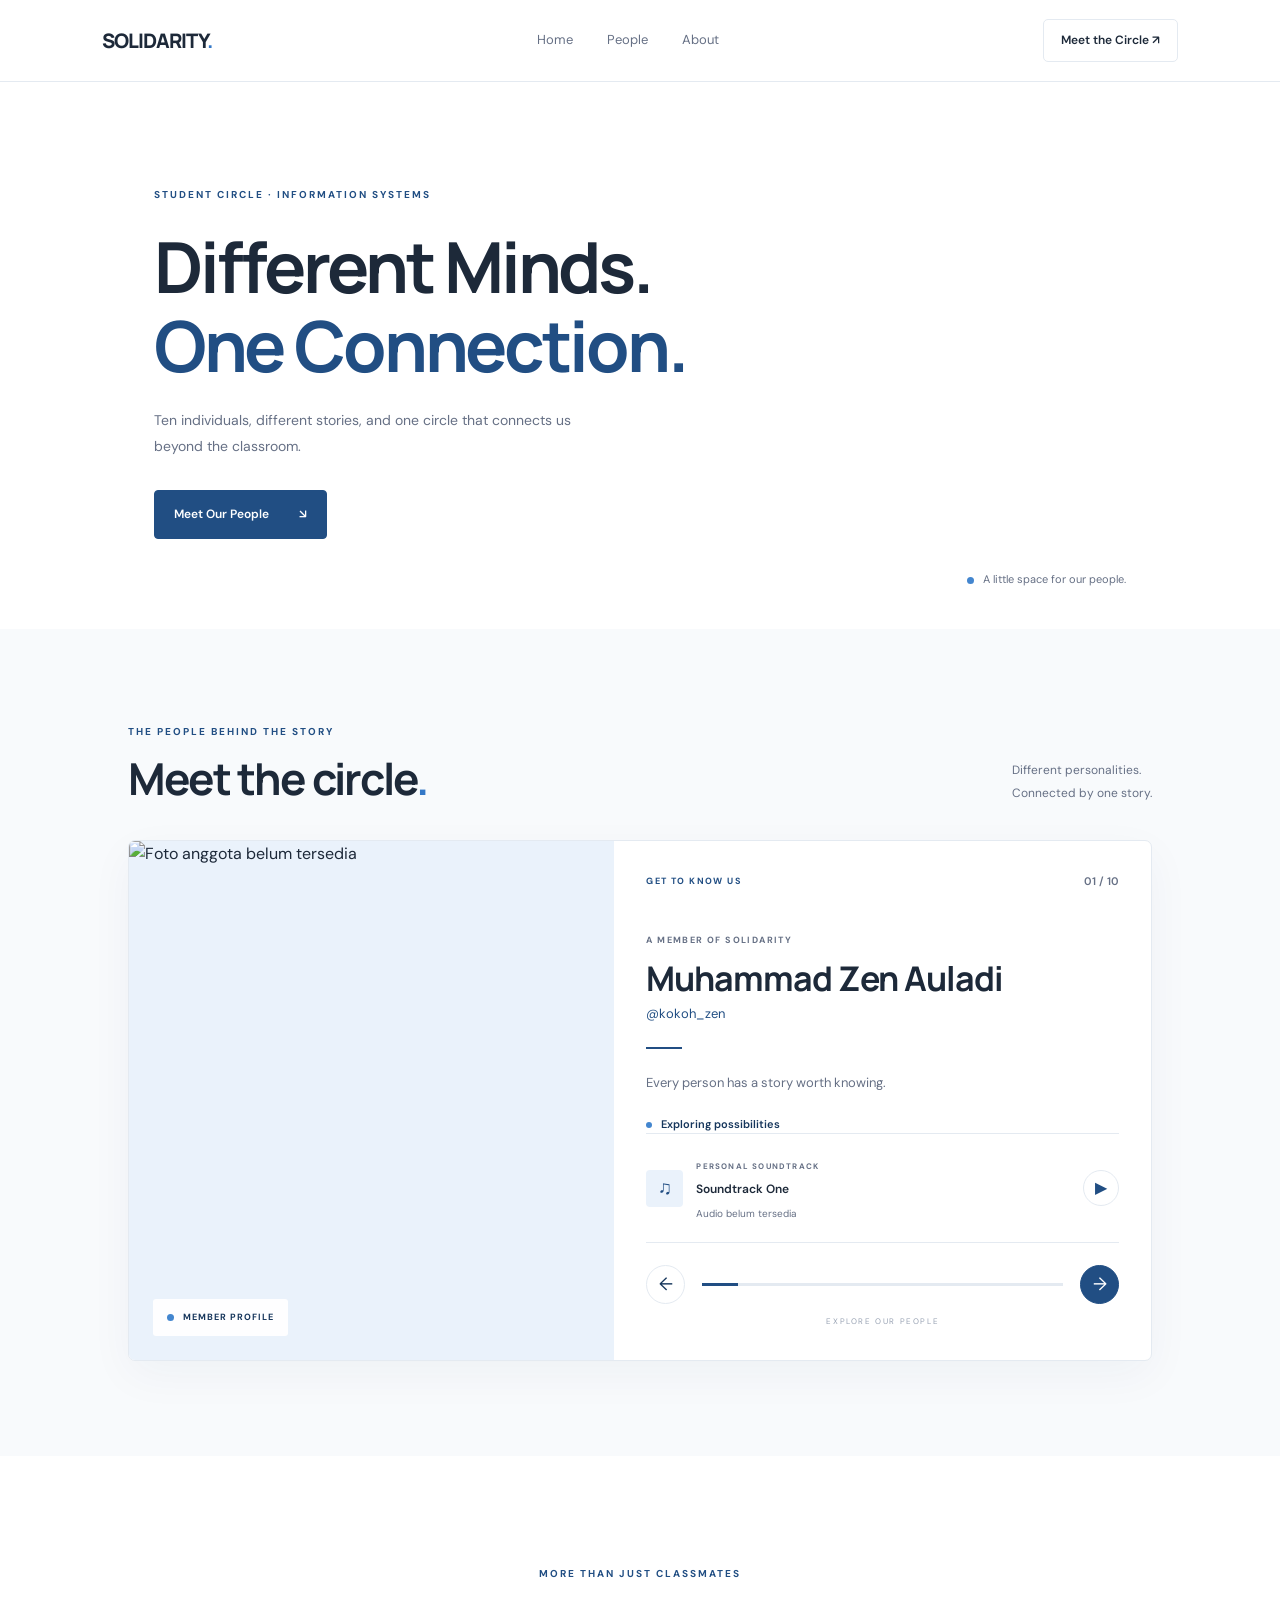
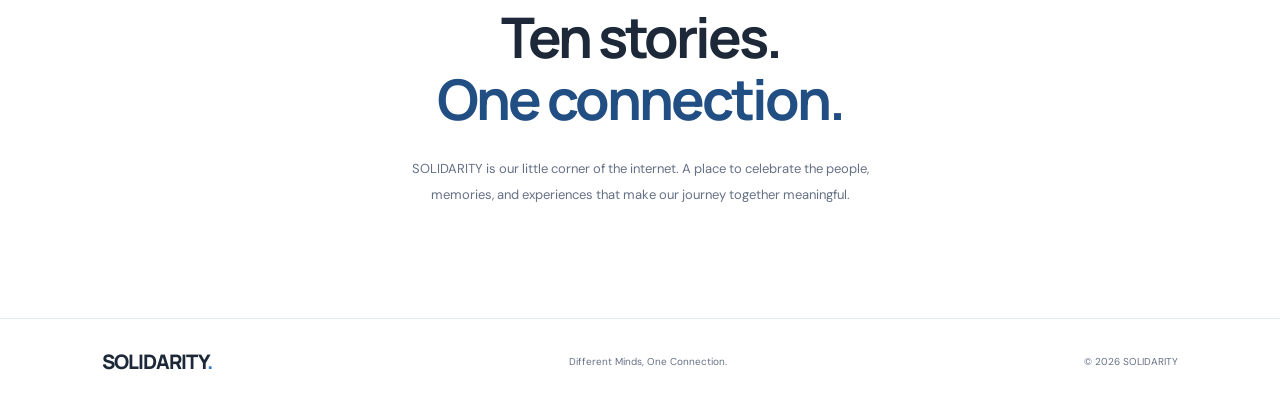
==== index.html @ 019e75f9 "Add files via upload" ====
<!DOCTYPE html>
<html lang="id">

<head>
    <meta charset="UTF-8">
    <meta name="viewport" content="width=device-width, initial-scale=1.0">

    <meta name="description"
        content="SOLIDARITY — Different Minds, One Connection. Kenali lingkaran pertemanan mahasiswa Sistem Informasi kami.">

    <meta name="theme-color" content="#ffffff">

    <title>SOLIDARITY — Different Minds, One Connection</title>

    <link rel="stylesheet" href="style.css">

    <link rel="preconnect" href="https://fonts.googleapis.com">
    <link rel="preconnect" href="https://fonts.gstatic.com" crossorigin>

    <link
        href="https://fonts.googleapis.com/css2?family=DM+Sans:wght@400;500;600;700&family=Manrope:wght@400;500;600;700;800&display=swap"
        rel="stylesheet">
</head>

<body>

    <header class="navbar">
        <a href="#" class="logo">SOLIDARITY<span>.</span></a>

        <nav class="nav-links">
            <a href="#home">Home</a>
            <a href="#people">People</a>
            <a href="#about">About</a>
        </nav>

        <a href="#people" class="nav-button">Meet the Circle ↗</a>
    </header>


    <main>

        <!-- HERO SECTION -->
        <section class="hero" id="home">

            <div class="hero-content">
                <p class="eyebrow">
                    STUDENT CIRCLE · INFORMATION SYSTEMS
                </p>

                <h1>
                    Different Minds.<br>
                    <span>One Connection.</span>
                </h1>

                <p class="hero-description">
                    Ten individuals, different stories, and one circle
                    that connects us beyond the classroom.
                </p>

                <a href="#people" class="primary-button">
                    Meet Our People <span>↘</span>
                </a>
            </div>

            <div class="hero-note">
                <span class="status-dot"></span>
                A little space for our people.
            </div>

        </section>


        <!-- MEMBERS SECTION -->
        <section class="people-section" id="people">

            <div class="section-heading">
                <div>
                    <p class="eyebrow">THE PEOPLE BEHIND THE STORY</p>
                    <h2>Meet the circle<span>.</span></h2>
                </div>

                <p class="section-description">
                    Different personalities.<br>
                    Connected by one story.
                </p>
            </div>


            <!-- PROFILE SLIDER -->
            <div class="profile-card">

                <div class="profile-image">
                    <img id="member-image" src="assets/images/member-01.jpg" alt="Foto anggota SOLIDARITY">

                    <div class="image-label">
                        <span class="status-dot"></span>
                        MEMBER PROFILE
                    </div>
                </div>


                <div class="profile-content">

                    <div class="profile-top">
                        <span class="eyebrow">GET TO KNOW US</span>
                        <span class="member-counter" id="member-counter">
                            01 / 10
                        </span>
                    </div>


                    <div class="member-information">

                        <p class="member-label">A MEMBER OF SOLIDARITY</p>

                        <h3 id="member-name">Member One</h3>

                        <p class="member-username" id="member-username">
                            @username
                        </p>

                        <div class="profile-divider"></div>

                        <p class="member-bio" id="member-bio">
                            Every person has a story worth knowing.
                        </p>

                        <div class="member-role" id="member-role">
                            <span class="role-dot"></span>
                            Exploring possibilities
                        </div>

                    </div>


                    <!-- MUSIC PLAYER -->
                    <div class="music-player">

                        <div class="music-icon" aria-hidden="true">♫</div>

                        <div class="music-information">
                            <span class="music-label">PERSONAL SOUNDTRACK</span>

                            <p id="music-title">A Song for Member One</p>

                            <span id="music-status" class="music-status">
                                Soundtrack
                            </span>
                        </div>

                        <button type="button" id="music-toggle" class="music-button" aria-label="Putar atau jeda musik">
                            ▶
                        </button>

                        <audio id="member-audio" preload="none"></audio>

                    </div>


                    <!-- SLIDER NAVIGATION -->
                    <div class="profile-navigation">

                        <button type="button" id="previous-member" class="nav-arrow" aria-label="Anggota sebelumnya">
                            ←
                        </button>

                        <div class="slider-progress">
                            <div class="slider-progress-bar" id="slider-progress-bar"></div>
                        </div>

                        <button type="button" id="next-member" class="nav-arrow next-arrow"
                            aria-label="Anggota berikutnya">
                            →
                        </button>

                    </div>

                    <p class="navigation-hint">
                        EXPLORE OUR PEOPLE
                    </p>

                </div>

            </div>

        </section>


        <!-- ABOUT SECTION -->
        <section class="about-section" id="about">

            <p class="eyebrow">MORE THAN JUST CLASSMATES</p>

            <h2>
                Ten stories.<br>
                <span>One connection.</span>
            </h2>

            <p class="about-description">
                SOLIDARITY is our little corner of the internet.
                A place to celebrate the people, memories, and
                experiences that make our journey together meaningful.
            </p>

        </section>

    </main>


    <footer class="footer">
        <a href="#" class="logo">SOLIDARITY<span>.</span></a>

        <p>Different Minds, One Connection.</p>

        <span>© <span id="current-year"></span> SOLIDARITY</span>
    </footer>


    <script src="script.js"></script>

</body>

</html>
---- style.css ----
:root {
    --blue: #214e83;
    --blue-dark: #16365c;
    --blue-light: #eaf2fb;
    --white: #ffffff;
    --background: #f8fafc;
    --text: #1d2939;
    --muted: #667085;
    --border: #e4eaf1;
}

* {
    margin: 0;
    padding: 0;
    box-sizing: border-box;
}

html {
    scroll-behavior: smooth;
    scroll-padding-top: 90px;
}

body {
    font-family: "DM Sans", sans-serif;
    color: var(--text);
    background: var(--white);
    line-height: 1.6;
    -webkit-font-smoothing: antialiased;
}

a {
    color: inherit;
    text-decoration: none;
}

button {
    font: inherit;
}

button:focus-visible,
a:focus-visible {
    outline: 3px solid #70a9ed;
    outline-offset: 4px;
}


/* NAVBAR */

.navbar {
    min-height: 82px;
    padding: 0 8%;
    display: flex;
    align-items: center;
    justify-content: space-between;
    gap: 24px;
    background: var(--white);
    border-bottom: 1px solid var(--border);
}

.logo {
    font-family: "Manrope", sans-serif;
    font-size: 20px;
    font-weight: 800;
    letter-spacing: -1px;
}

.logo span,
.section-heading h2 span {
    color: #3478c7;
}

.nav-links {
    display: flex;
    gap: 34px;
}

.nav-links a {
    color: var(--muted);
    font-size: 13px;
    transition: color 0.2s ease;
}

.nav-links a:hover {
    color: var(--blue);
}

.nav-button {
    border: 1px solid var(--border);
    padding: 11px 17px;
    border-radius: 5px;
    font-size: 12px;
    font-weight: 600;
    transition: 0.2s ease;
}

.nav-button:hover {
    background: var(--blue);
    color: var(--white);
    border-color: var(--blue);
}


/* HERO */

.hero {
    min-height: 490px;
    padding: 105px 12% 90px;
    display: flex;
    flex-direction: column;
    justify-content: center;
    position: relative;
    background: var(--white);
}

.eyebrow {
    font-size: 10px;
    font-weight: 700;
    letter-spacing: 2px;
    color: var(--blue);
}

.hero h1,
.about-section h2 {
    font-family: "Manrope", sans-serif;
    font-size: clamp(42px, 5.5vw, 72px);
    line-height: 1.12;
    letter-spacing: -3px;
    margin-top: 24px;
    font-weight: 700;
}

.hero h1 span,
.about-section h2 span {
    color: var(--blue);
}

.hero-description {
    max-width: 420px;
    margin-top: 22px;
    font-size: 14px;
    line-height: 1.9;
    color: var(--muted);
}

.primary-button {
    width: fit-content;
    display: inline-flex;
    align-items: center;
    gap: 30px;
    margin-top: 30px;
    padding: 14px 19px;
    color: var(--white);
    background: var(--blue);
    border: 1px solid var(--blue);
    border-radius: 4px;
    font-size: 12px;
    font-weight: 600;
    transition: background 0.2s ease;
}

.primary-button:hover {
    background: var(--blue-dark);
}

.hero-note {
    position: absolute;
    right: 12%;
    bottom: 40px;
    display: flex;
    align-items: center;
    gap: 9px;
    font-size: 11px;
    color: var(--muted);
}

.status-dot {
    width: 7px;
    height: 7px;
    flex-shrink: 0;
    display: inline-block;
    border-radius: 50%;
    background: #4386cf;
}


/* PEOPLE SECTION */

.people-section {
    padding: 95px 10%;
    background: var(--background);
}

.section-heading {
    display: flex;
    align-items: flex-end;
    justify-content: space-between;
    gap: 24px;
    margin-bottom: 35px;
}

.section-heading h2 {
    font-family: "Manrope", sans-serif;
    font-size: clamp(30px, 4vw, 44px);
    letter-spacing: -1.8px;
    line-height: 1.2;
    margin-top: 12px;
}

.section-description {
    font-size: 12px;
    line-height: 1.9;
    color: var(--muted);
}


/* PROFILE CARD */

.profile-card {
    display: grid;
    grid-template-columns: 0.95fr 1.05fr;
    min-height: 470px;
    overflow: hidden;
    background: var(--white);
    border: 1px solid var(--border);
    border-radius: 7px;
    box-shadow: 0 14px 45px rgba(22, 54, 92, 0.045);
}

.profile-image {
    position: relative;
    min-height: 470px;
    overflow: hidden;
    background: var(--blue-light);
}

.profile-image img {
    width: 100%;
    height: 100%;
    min-height: 470px;
    display: block;
    position: absolute;
    inset: 0;
    object-fit: cover;
    object-position: center;
}

.image-label {
    position: absolute;
    left: 24px;
    bottom: 24px;
    display: flex;
    align-items: center;
    gap: 9px;
    padding: 11px 14px;
    background: rgba(255, 255, 255, 0.95);
    font-size: 9px;
    font-weight: 700;
    letter-spacing: 1px;
    color: var(--blue-dark);
    border-radius: 3px;
}

.profile-content {
    min-width: 0;
    padding: 32px;
    display: flex;
    flex-direction: column;
}

.profile-top {
    display: flex;
    align-items: center;
    justify-content: space-between;
    gap: 12px;
}

.profile-top .eyebrow {
    font-size: 9px;
    letter-spacing: 1.4px;
}

.member-counter {
    font-size: 11px;
    font-weight: 600;
    color: var(--muted);
    white-space: nowrap;
}

.member-information {
    margin-top: 43px;
}

.member-label {
    font-size: 9px;
    font-weight: 700;
    letter-spacing: 1.4px;
    color: var(--muted);
}

.member-information h3 {
    margin-top: 9px;
    font-family: "Manrope", sans-serif;
    font-size: clamp(24px, 3vw, 34px);
    line-height: 1.25;
    letter-spacing: -1px;
    overflow-wrap: anywhere;
}

.member-username {
    margin-top: 5px;
    color: var(--blue);
    font-size: 13px;
}

.profile-divider {
    width: 36px;
    height: 2px;
    margin: 22px 0;
    background: var(--blue);
}

.member-bio {
    max-width: 340px;
    font-size: 13px;
    line-height: 1.9;
    color: var(--muted);
}

.member-role {
    display: flex;
    align-items: center;
    gap: 9px;
    margin-top: 20px;
    color: var(--blue-dark);
    font-size: 11px;
    font-weight: 600;
}

.role-dot {
    width: 6px;
    height: 6px;
    background: #4386cf;
    border-radius: 50%;
}


/* MUSIC PLAYER */

.music-player {
    display: flex;
    align-items: center;
    gap: 13px;
    margin-top: auto;
    padding: 17px 0;
    border-top: 1px solid var(--border);
    border-bottom: 1px solid var(--border);
}

.music-icon {
    width: 37px;
    height: 37px;
    display: grid;
    place-items: center;
    flex-shrink: 0;
    background: var(--blue-light);
    color: var(--blue);
    font-size: 19px;
    border-radius: 4px;
}

.music-information {
    min-width: 0;
    flex: 1;
}

.music-label {
    font-size: 8px;
    font-weight: 700;
    letter-spacing: 1.2px;
    color: var(--muted);
}

.music-information p {
    margin-top: 3px;
    font-size: 12px;
    font-weight: 600;
    overflow: hidden;
    text-overflow: ellipsis;
    white-space: nowrap;
}

.music-status {
    font-size: 10px;
    color: var(--muted);
}

.music-button {
    width: 36px;
    height: 36px;
    flex-shrink: 0;
    border: 1px solid var(--border);
    background: var(--white);
    color: var(--blue);
    border-radius: 50%;
    cursor: pointer;
    transition: 0.2s ease;
}

.music-button:hover {
    background: var(--blue);
    color: var(--white);
    border-color: var(--blue);
}


/* PROFILE NAVIGATION */

.profile-navigation {
    display: flex;
    align-items: center;
    gap: 17px;
    margin-top: 22px;
}

.nav-arrow {
    width: 39px;
    height: 39px;
    flex-shrink: 0;
    display: grid;
    place-items: center;
    border: 1px solid var(--border);
    background: var(--white);
    color: var(--blue-dark);
    border-radius: 50%;
    font-size: 18px;
    cursor: pointer;
    transition: 0.2s ease;
}

.nav-arrow:hover {
    color: var(--white);
    background: var(--blue);
    border-color: var(--blue);
}

.next-arrow {
    color: var(--white);
    background: var(--blue);
    border-color: var(--blue);
}

.next-arrow:hover {
    background: var(--blue-dark);
}

.slider-progress {
    height: 3px;
    flex: 1;
    overflow: hidden;
    background: var(--border);
}

.slider-progress-bar {
    width: 10%;
    height: 100%;
    background: var(--blue);
    transition: width 0.3s ease;
}

.navigation-hint {
    margin-top: 11px;
    font-size: 8px;
    letter-spacing: 1.6px;
    color: #98a2b3;
    text-align: center;
}


/* ABOUT */

.about-section {
    padding: 110px 12%;
    text-align: center;
    background: var(--white);
}

.about-section h2 {
    font-size: clamp(36px, 4.5vw, 56px);
}

.about-description {
    max-width: 510px;
    margin: 25px auto 0;
    color: var(--muted);
    font-size: 13px;
    line-height: 2;
}


/* FOOTER */

.footer {
    padding: 27px 8%;
    display: flex;
    align-items: center;
    justify-content: space-between;
    gap: 20px;
    border-top: 1px solid var(--border);
}

.footer p,
.footer>span {
    color: var(--muted);
    font-size: 10px;
}


/* RESPONSIVE */

@media (max-width: 900px) {
    .navbar {
        padding: 0 5%;
    }

    .hero {
        padding-left: 8%;
        padding-right: 8%;
    }

    .people-section {
        padding: 75px 5%;
    }

    .profile-content {
        padding: 24px;
    }

    .profile-card {
        grid-template-columns: 0.9fr 1.1fr;
    }

    .member-information {
        margin-top: 30px;
    }

    .hero-note {
        right: 8%;
    }
}

@media (max-width: 640px) {
    .navbar {
        min-height: 72px;
        flex-wrap: wrap;
        gap: 10px;
    }

    .logo {
        font-size: 18px;
    }

    .nav-links {
        gap: 15px;
    }

    .nav-links a {
        font-size: 11px;
    }

    .nav-button {
        display: none;
    }

    .hero {
        min-height: 440px;
        padding: 85px 7% 90px;
    }

    .hero h1 {
        font-size: clamp(39px, 10vw, 54px);
        letter-spacing: -2px;
    }

    .hero-note {
        right: auto;
        left: 7%;
        bottom: 28px;
    }

    .section-heading {
        align-items: flex-start;
        flex-direction: column;
        gap: 14px;
    }

    .people-section {
        padding: 65px 5%;
    }

    .profile-card {
        grid-template-columns: 1fr;
    }

    .profile-image {
        min-height: 300px;
    }

    .profile-image img {
        min-height: 300px;
        max-height: 380px;
    }

    .profile-content {
        min-height: 405px;
        padding: 24px 20px;
    }

    .member-information {
        margin-top: 30px;
    }

    .member-information h3 {
        font-size: 29px;
    }

    .about-section {
        padding: 80px 7%;
    }

    .footer {
        flex-wrap: wrap;
        padding: 25px 6%;
    }

    .footer p {
        order: 3;
        width: 100%;
    }
}

@media (prefers-reduced-motion: reduce) {

    *,
    *::before,
    *::after {
        scroll-behavior: auto !important;
        transition-duration: 0.01ms !important;
    }
}


/*PROFILE TRANSITION*/

.profile-card {
    transition:
        opacity 0.28s ease,
        transform 0.28s ease;
}

.profile-card.is-changing {
    opacity: 0;
    transform: translateY(12px);
}

/* Menghormati pengaturan pengurangan animasi pengguna */
@media (prefers-reduced-motion: reduce) {
    .profile-card {
        transition: none;
    }
}
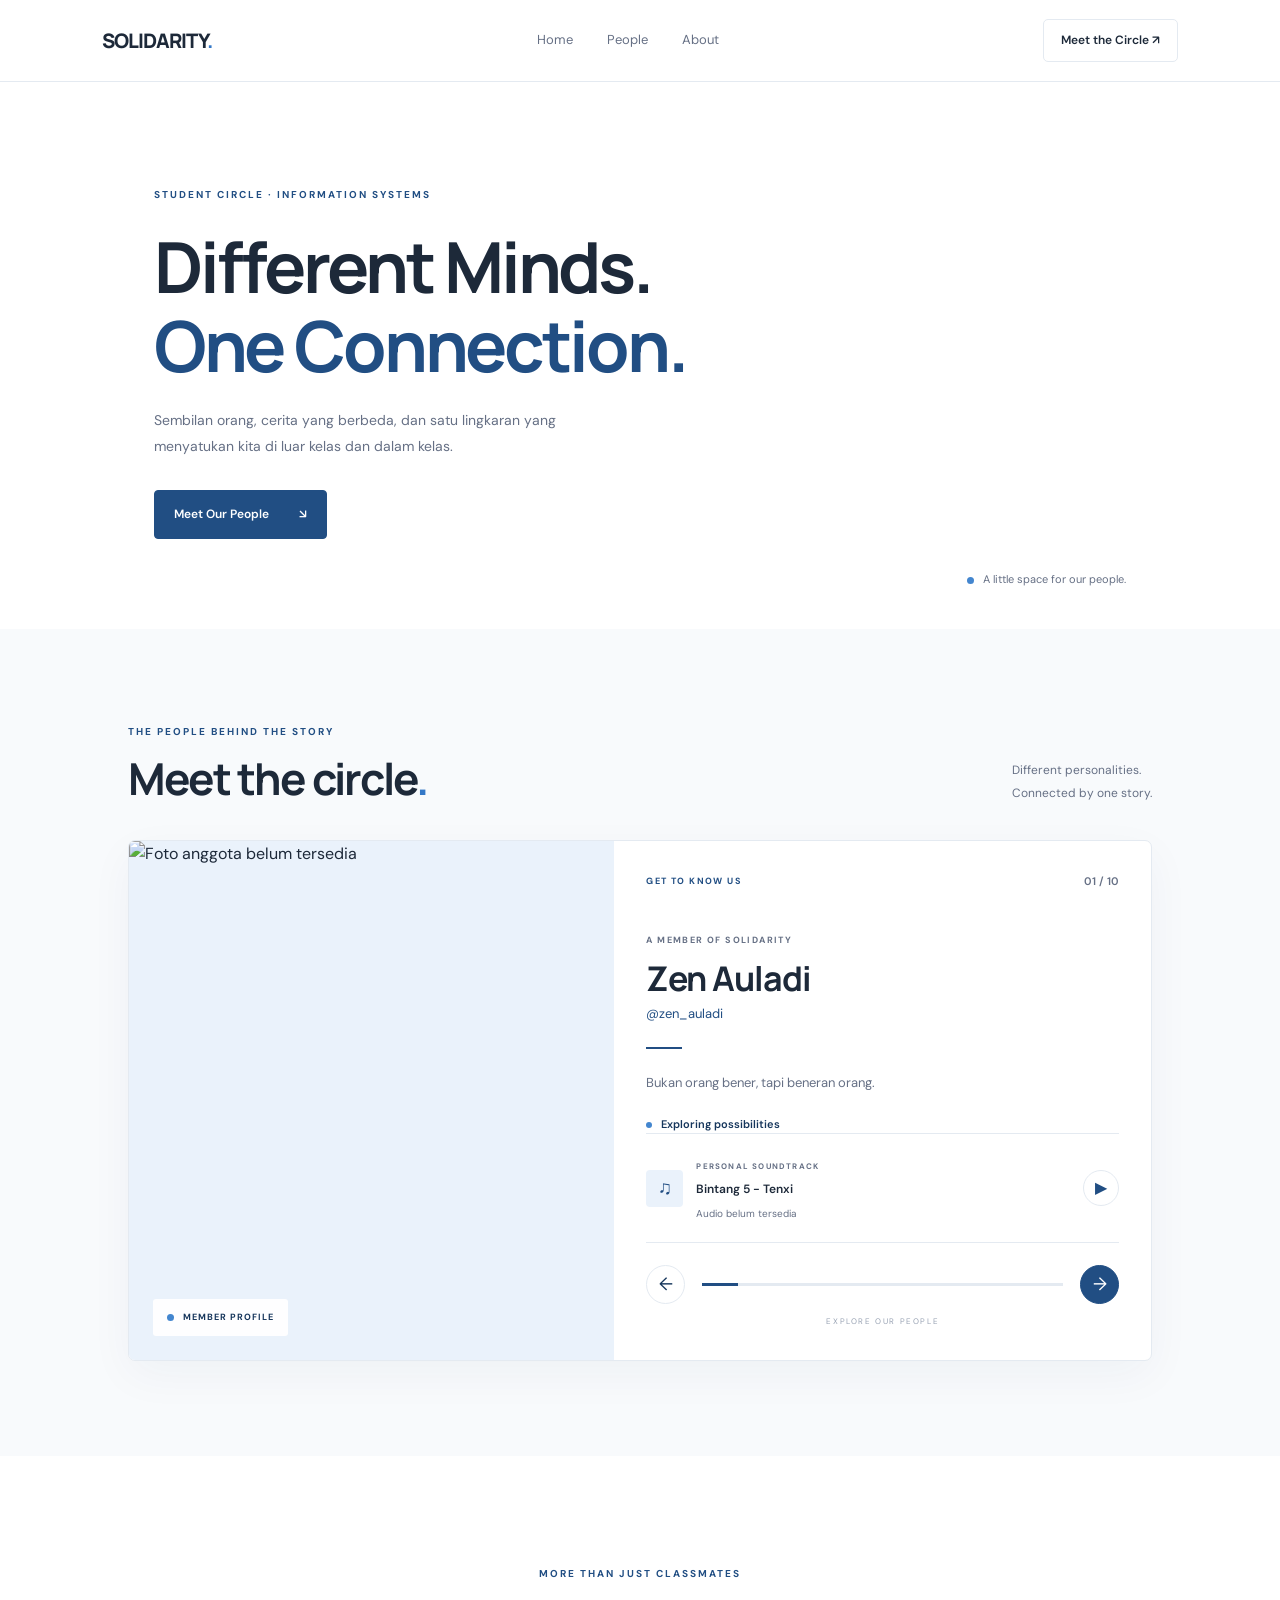
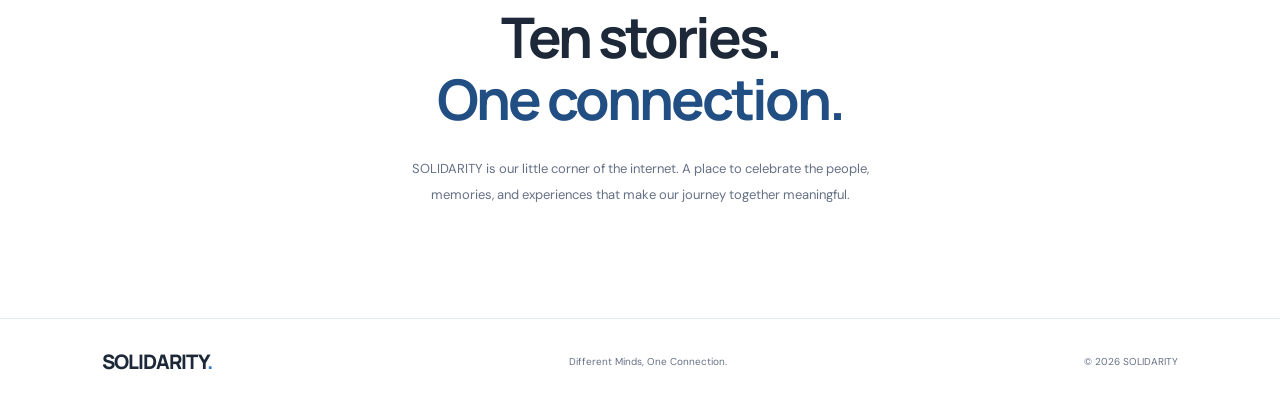
==== commit 0935232a: "Add files via upload" ====
--- a/index.html
+++ b/index.html
@@ -53,8 +53,8 @@
                 </h1>
 
                 <p class="hero-description">
-                    Ten individuals, different stories, and one circle
-                    that connects us beyond the classroom.
+                    Sembilan orang, cerita yang berbeda, dan satu lingkaran yang menyatukan kita di luar kelas dan dalam
+                    kelas.
                 </p>
 
                 <a href="#people" class="primary-button">
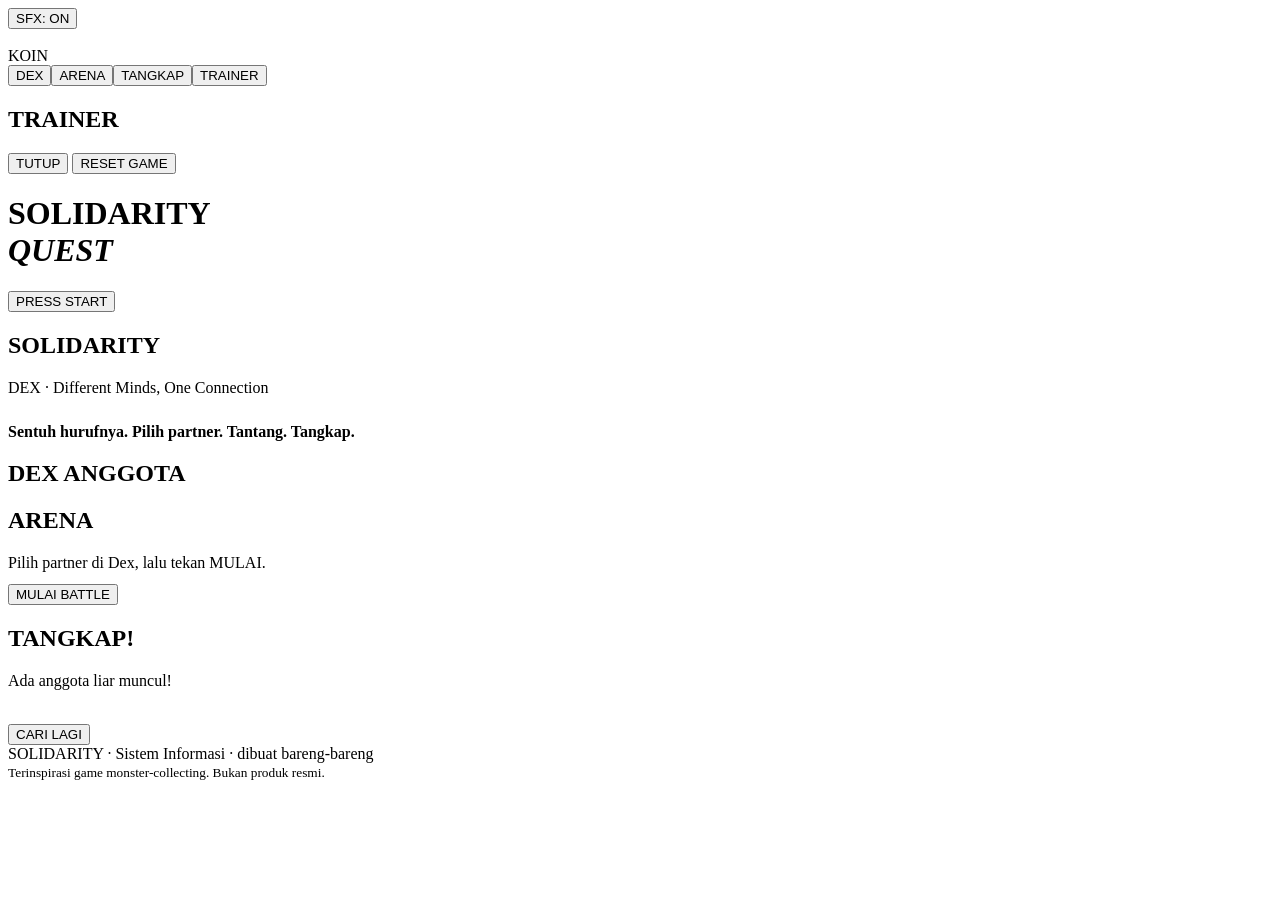
==== commit 32cb3934: "Add files via upload" ====
--- a/index.html
+++ b/index.html
@@ -1,223 +1,18 @@
-<!DOCTYPE html>
-<html lang="id">
-
-<head>
-    <meta charset="UTF-8">
-    <meta name="viewport" content="width=device-width, initial-scale=1.0">
-
-    <meta name="description"
-        content="SOLIDARITY — Different Minds, One Connection. Kenali lingkaran pertemanan mahasiswa Sistem Informasi kami.">
-
-    <meta name="theme-color" content="#ffffff">
-
-    <title>SOLIDARITY — Different Minds, One Connection</title>
-
-    <link rel="stylesheet" href="style.css">
-
-    <link rel="preconnect" href="https://fonts.googleapis.com">
-    <link rel="preconnect" href="https://fonts.gstatic.com" crossorigin>
-
-    <link
-        href="https://fonts.googleapis.com/css2?family=DM+Sans:wght@400;500;600;700&family=Manrope:wght@400;500;600;700;800&display=swap"
-        rel="stylesheet">
-</head>
-
-<body>
-
-    <header class="navbar">
-        <a href="#" class="logo">SOLIDARITY<span>.</span></a>
-
-        <nav class="nav-links">
-            <a href="#home">Home</a>
-            <a href="#people">People</a>
-            <a href="#about">About</a>
-        </nav>
-
-        <a href="#people" class="nav-button">Meet the Circle ↗</a>
-    </header>
-
-
-    <main>
-
-        <!-- HERO SECTION -->
-        <section class="hero" id="home">
-
-            <div class="hero-content">
-                <p class="eyebrow">
-                    STUDENT CIRCLE · INFORMATION SYSTEMS
-                </p>
-
-                <h1>
-                    Different Minds.<br>
-                    <span>One Connection.</span>
-                </h1>
-
-                <p class="hero-description">
-                    Sembilan orang, cerita yang berbeda, dan satu lingkaran yang menyatukan kita di luar kelas dan dalam
-                    kelas.
-                </p>
-
-                <a href="#people" class="primary-button">
-                    Meet Our People <span>↘</span>
-                </a>
-            </div>
-
-            <div class="hero-note">
-                <span class="status-dot"></span>
-                A little space for our people.
-            </div>
-
-        </section>
-
-
-        <!-- MEMBERS SECTION -->
-        <section class="people-section" id="people">
-
-            <div class="section-heading">
-                <div>
-                    <p class="eyebrow">THE PEOPLE BEHIND THE STORY</p>
-                    <h2>Meet the circle<span>.</span></h2>
-                </div>
-
-                <p class="section-description">
-                    Different personalities.<br>
-                    Connected by one story.
-                </p>
-            </div>
-
-
-            <!-- PROFILE SLIDER -->
-            <div class="profile-card">
-
-                <div class="profile-image">
-                    <img id="member-image" src="assets/images/member-01.jpg" alt="Foto anggota SOLIDARITY">
-
-                    <div class="image-label">
-                        <span class="status-dot"></span>
-                        MEMBER PROFILE
-                    </div>
-                </div>
-
-
-                <div class="profile-content">
-
-                    <div class="profile-top">
-                        <span class="eyebrow">GET TO KNOW US</span>
-                        <span class="member-counter" id="member-counter">
-                            01 / 10
-                        </span>
-                    </div>
-
-
-                    <div class="member-information">
-
-                        <p class="member-label">A MEMBER OF SOLIDARITY</p>
-
-                        <h3 id="member-name">Member One</h3>
-
-                        <p class="member-username" id="member-username">
-                            @username
-                        </p>
-
-                        <div class="profile-divider"></div>
-
-                        <p class="member-bio" id="member-bio">
-                            Every person has a story worth knowing.
-                        </p>
-
-                        <div class="member-role" id="member-role">
-                            <span class="role-dot"></span>
-                            Exploring possibilities
-                        </div>
-
-                    </div>
-
-
-                    <!-- MUSIC PLAYER -->
-                    <div class="music-player">
-
-                        <div class="music-icon" aria-hidden="true">♫</div>
-
-                        <div class="music-information">
-                            <span class="music-label">PERSONAL SOUNDTRACK</span>
-
-                            <p id="music-title">A Song for Member One</p>
-
-                            <span id="music-status" class="music-status">
-                                Soundtrack
-                            </span>
-                        </div>
-
-                        <button type="button" id="music-toggle" class="music-button" aria-label="Putar atau jeda musik">
-                            ▶
-                        </button>
-
-                        <audio id="member-audio" preload="none"></audio>
-
-                    </div>
-
-
-                    <!-- SLIDER NAVIGATION -->
-                    <div class="profile-navigation">
-
-                        <button type="button" id="previous-member" class="nav-arrow" aria-label="Anggota sebelumnya">
-                            ←
-                        </button>
-
-                        <div class="slider-progress">
-                            <div class="slider-progress-bar" id="slider-progress-bar"></div>
-                        </div>
-
-                        <button type="button" id="next-member" class="nav-arrow next-arrow"
-                            aria-label="Anggota berikutnya">
-                            →
-                        </button>
-
-                    </div>
-
-                    <p class="navigation-hint">
-                        EXPLORE OUR PEOPLE
-                    </p>
-
-                </div>
-
-            </div>
-
-        </section>
-
-
-        <!-- ABOUT SECTION -->
-        <section class="about-section" id="about">
-
-            <p class="eyebrow">MORE THAN JUST CLASSMATES</p>
-
-            <h2>
-                Ten stories.<br>
-                <span>One connection.</span>
-            </h2>
-
-            <p class="about-description">
-                SOLIDARITY is our little corner of the internet.
-                A place to celebrate the people, memories, and
-                experiences that make our journey together meaningful.
-            </p>
-
-        </section>
-
-    </main>
-
-
-    <footer class="footer">
-        <a href="#" class="logo">SOLIDARITY<span>.</span></a>
-
-        <p>Different Minds, One Connection.</p>
-
-        <span>© <span id="current-year"></span> SOLIDARITY</span>
-    </footer>
-
-
-    <script src="script.js"></script>
-
-</body>
-
-</html>+<!DOCTYPE html>
+<html lang="id"><head><meta charset="utf-8"><meta name="viewport" content="width=device-width, initial-scale=1">
+<title>SOLIDARITY DEX</title><link rel="icon" href="assets/images/JESTER.jpeg">
+<link href="https://fonts.googleapis.com/css2?family=Bungee&family=Archivo:wght@500;800&display=swap" rel="stylesheet">
+<link rel="stylesheet" href="dex.css?v=2"></head><body>
+<button class="btn" id="snd">SFX: ON</button>
+<div id="hud"><img id="ha" alt=""><div class="hi"><b id="hn"></b><div class="xb"><i id="hx"></i></div></div><span class="bg" id="hl"></span><span class="bg cn">KOIN <b id="hc"></b></span><nav><button data-go="sdex">DEX</button><button data-go="sarena">ARENA</button><button data-go="scap">TANGKAP</button><button id="tr">TRAINER</button></nav></div>
+<div id="toast"></div>
+<div id="tm" class="mod"><div class="box"><h2>TRAINER</h2><div id="tb"></div><button class="btn" id="tc">TUTUP</button> <button class="btn r" id="rs">RESET GAME</button></div></div>
+<div id="title"><div class="tt"><h1>SOLIDARITY<br><em>QUEST</em></h1><div id="s1"><button class="btn r bl" id="st">PRESS START</button> <button class="btn" id="cont" hidden>LANJUT</button></div><div id="s2" hidden><label class="bg">NAMA TRAINER<input id="tn" maxlength="12" placeholder="Trainer"></label><p class="bg">PILIH PARTNERMU</p><div id="sg"></div><button class="btn r" id="go">MULAI PETUALANGAN</button></div></div></div>
+
+<section id="hero"><div class="orb" style="--s:90px;--l:6%;--t:12%;--c:var(--red)" data-d="30"></div><div class="orb" style="--s:56px;--l:84%;--t:20%;--c:var(--yel)" data-d="-40"></div><div class="orb" style="--s:120px;--l:80%;--t:62%;--c:var(--blue)" data-d="22"></div><div class="orb" style="--s:44px;--l:12%;--t:70%;--c:var(--mint)" data-d="-28"></div>
+<div class="wrap"><h1 id="ttl">SOLIDARITY</h1><div class="tag">DEX · Different Minds, One Connection</div><p style="margin-top:26px;font-weight:800">Sentuh hurufnya. Pilih partner. Tantang. Tangkap.</p></div></section>
+<section id="sdex"><div class="wrap"><h2>DEX ANGGOTA</h2><div class="box dex"><div class="list" id="list"></div><div class="scr" id="scr"></div></div></div></section>
+<section id="sarena"><div class="wrap"><h2>ARENA</h2><div class="box arena"><div class="fighters"><div class="fg" id="fp"></div><div class="fg" id="fe"></div></div><div id="log">Pilih partner di Dex, lalu tekan MULAI.</div><div id="moves"></div><button class="btn r" id="start" style="margin-top:12px">MULAI BATTLE</button></div></div></section>
+<section id="scap"><div class="wrap"><h2>TANGKAP!</h2><div class="box cap"><p class="bg" id="cm">Ada anggota liar muncul!</p><div class="wild" id="wild"><img alt=""></div><div class="ball" id="ball" title="Lempar"></div><button class="btn" id="nx">CARI LAGI</button><div id="party"></div></div></div></section>
+<footer>SOLIDARITY · Sistem Informasi · dibuat bareng-bareng<br><small>Terinspirasi game monster-collecting. Bukan produk resmi.</small></footer>
+<script src="dex.js?v=2"></script></body></html>
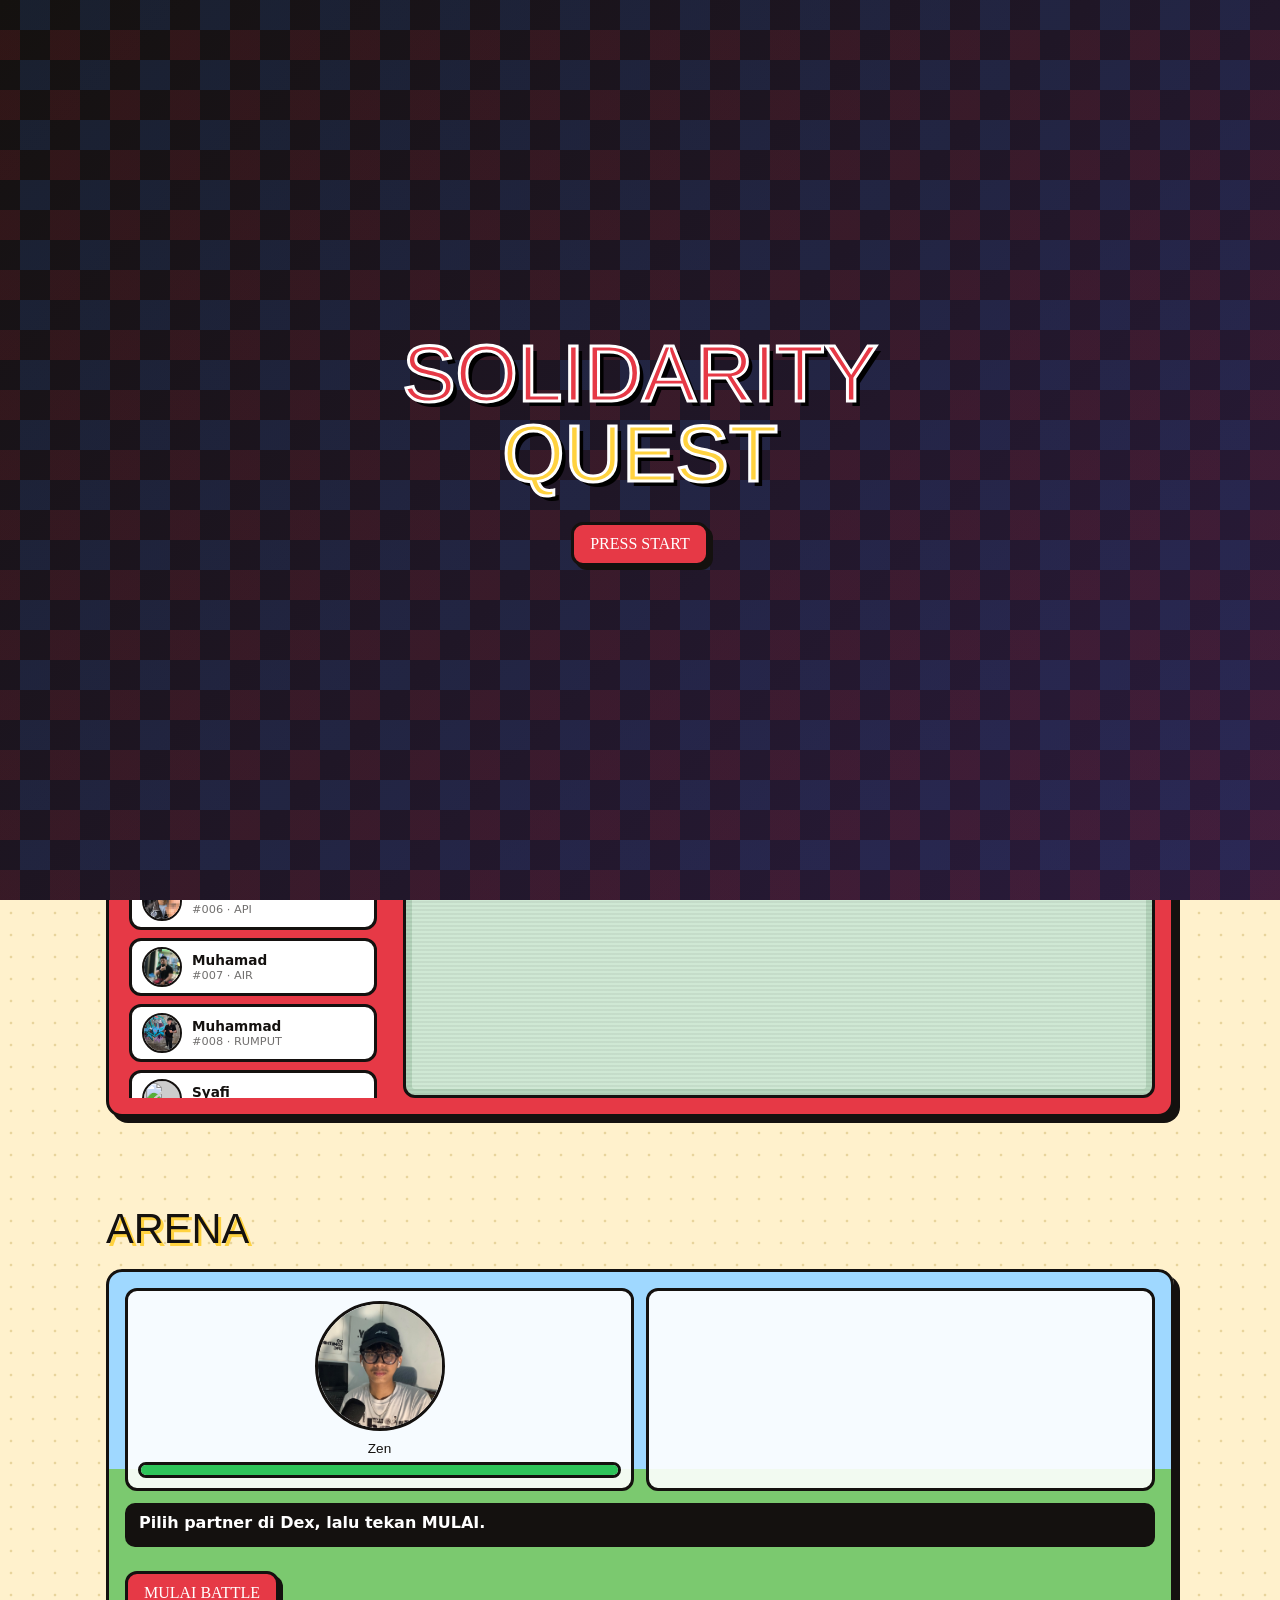
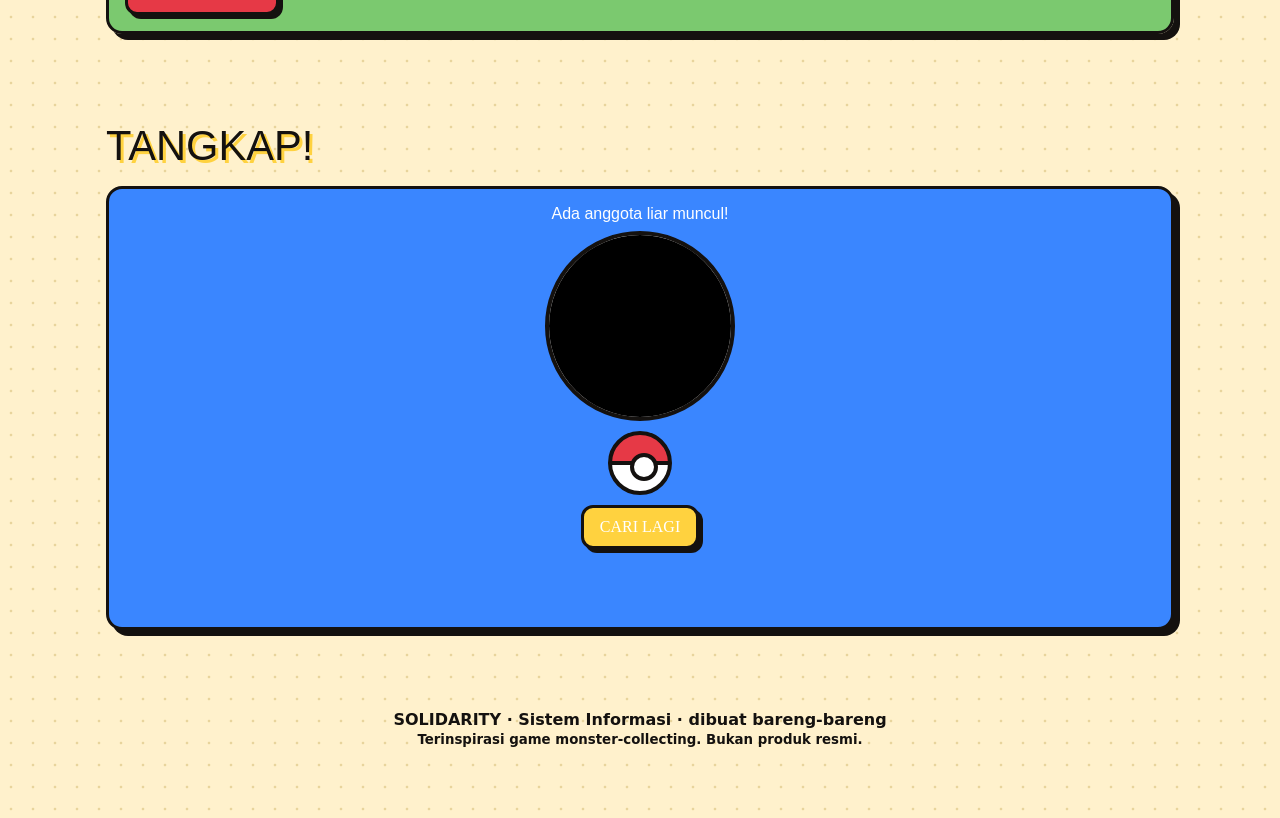
==== commit cc7150a4: "index.html" ====
--- a/index.html
+++ b/index.html
@@ -2,7 +2,7 @@
 <html lang="id"><head><meta charset="utf-8"><meta name="viewport" content="width=device-width, initial-scale=1">
 <title>SOLIDARITY DEX</title><link rel="icon" href="assets/images/JESTER.jpeg">
 <link href="https://fonts.googleapis.com/css2?family=Bungee&family=Archivo:wght@500;800&display=swap" rel="stylesheet">
-<link rel="stylesheet" href="dex.css?v=2"></head><body>
+<link rel="stylesheet" href="style.css?v=2"></head><body>
 <button class="btn" id="snd">SFX: ON</button>
 <div id="hud"><img id="ha" alt=""><div class="hi"><b id="hn"></b><div class="xb"><i id="hx"></i></div></div><span class="bg" id="hl"></span><span class="bg cn">KOIN <b id="hc"></b></span><nav><button data-go="sdex">DEX</button><button data-go="sarena">ARENA</button><button data-go="scap">TANGKAP</button><button id="tr">TRAINER</button></nav></div>
 <div id="toast"></div>
@@ -15,4 +15,4 @@
 <section id="sarena"><div class="wrap"><h2>ARENA</h2><div class="box arena"><div class="fighters"><div class="fg" id="fp"></div><div class="fg" id="fe"></div></div><div id="log">Pilih partner di Dex, lalu tekan MULAI.</div><div id="moves"></div><button class="btn r" id="start" style="margin-top:12px">MULAI BATTLE</button></div></div></section>
 <section id="scap"><div class="wrap"><h2>TANGKAP!</h2><div class="box cap"><p class="bg" id="cm">Ada anggota liar muncul!</p><div class="wild" id="wild"><img alt=""></div><div class="ball" id="ball" title="Lempar"></div><button class="btn" id="nx">CARI LAGI</button><div id="party"></div></div></div></section>
 <footer>SOLIDARITY · Sistem Informasi · dibuat bareng-bareng<br><small>Terinspirasi game monster-collecting. Bukan produk resmi.</small></footer>
-<script src="dex.js?v=2"></script></body></html>
+<script src="script.js?v=2"></script></body></html>
--- a/style.css
+++ b/style.css
@@ -0,0 +1,83 @@
+:root{--cream:#FFF1CC;--ink:#14110F;--red:#E63946;--yel:#FFD23F;--blue:#3A86FF;--mint:#2EC4B6}
+*{box-sizing:border-box;-webkit-tap-highlight-color:transparent}
+body{margin:0;color:var(--ink);font-family:'Archivo',system-ui,sans-serif;font-weight:500;background:var(--cream) radial-gradient(circle,#e8d49c 1.5px,transparent 1.6px) 0 0/22px 22px;overflow-x:hidden}
+h1,h2,h3,.bg{font-family:'Bungee',Impact,sans-serif;font-weight:400;margin:0}
+.wrap{max-width:1100px;margin:auto;padding:0 16px}
+.box{background:#fff;border:3px solid var(--ink);border-radius:16px;box-shadow:6px 6px 0 var(--ink)}
+button{font:inherit;cursor:pointer;color:inherit}
+.btn{font-family:'Bungee';border:3px solid var(--ink);border-radius:12px;background:var(--yel);padding:10px 16px;box-shadow:4px 4px 0 var(--ink);transition:transform .08s,box-shadow .08s}
+.btn:active{transform:translate(4px,4px);box-shadow:0 0 0 var(--ink)}.btn.r{background:var(--red);color:#fff}.btn.b{background:var(--blue);color:#fff}
+#snd{position:fixed;right:12px;bottom:12px;z-index:30;font-size:.75rem}
+/* hero */
+#hero{position:relative;text-align:center;padding:70px 0 50px;overflow:hidden}
+.orb{position:absolute;border:3px solid var(--ink);border-radius:50%;width:var(--s);height:var(--s);left:var(--l);top:var(--t);background:var(--c);box-shadow:inset -8px -8px 0 rgba(0,0,0,.18);transition:transform .2s ease-out}
+#ttl{font-size:clamp(2.6rem,12vw,7.5rem);line-height:.95;position:relative;letter-spacing:.02em}
+#ttl span{display:inline-block;color:var(--red);-webkit-text-stroke:3px var(--ink);text-shadow:5px 5px 0 var(--ink);transition:transform .25s cubic-bezier(.3,2,.5,1);cursor:default}
+#ttl span:hover,#ttl span.j{transform:translateY(-22px) rotate(-8deg)}
+#ttl span:nth-child(3n){color:var(--blue)}#ttl span:nth-child(3n+1){color:var(--yel)}
+.tag{display:inline-block;margin-top:22px;padding:8px 18px;background:var(--ink);color:var(--yel);font-family:'Bungee';transform:rotate(-2deg);position:relative}
+/* dex */
+section{padding:44px 0}h2{font-size:clamp(1.6rem,5vw,2.6rem);margin-bottom:16px;text-shadow:3px 3px 0 var(--yel)}
+.dex{display:grid;grid-template-columns:260px 1fr;gap:18px;padding:16px;background:var(--red)}
+.list{display:flex;flex-direction:column;gap:8px;max-height:560px;overflow:auto;padding:4px 8px 8px 4px}
+.it{display:flex;align-items:center;gap:10px;text-align:left;padding:6px 10px;background:#fff;border:3px solid var(--ink);border-radius:12px;font-weight:800;font-size:.85rem;transition:transform .12s}
+.it:hover{transform:translateX(6px)}.it.on{background:var(--yel);transform:translateX(10px)}
+.it img{width:40px;height:40px;border-radius:50%;object-fit:cover;border:2px solid var(--ink);background:#ccc}.it small{display:block;font-weight:500;opacity:.6}
+.scr{background:#cfe8d4;border:3px solid var(--ink);border-radius:12px;padding:16px;position:relative;display:grid;grid-template-columns:minmax(150px,230px) 1fr;gap:18px;box-shadow:inset 0 0 0 6px #b4d4bb}
+.scr::after{content:"";position:absolute;inset:0;pointer-events:none;border-radius:10px;background:repeating-linear-gradient(0deg,rgba(0,0,0,.05) 0 2px,transparent 2px 4px)}
+.ph{aspect-ratio:3/4;border:3px solid var(--ink);border-radius:10px;overflow:hidden;background:#222;position:relative;--tc:#999;box-shadow:0 0 0 5px var(--tc)}
+.ph img{width:100%;height:100%;object-fit:cover;display:block}
+.pop{animation:pop .45s cubic-bezier(.3,2,.5,1)}@keyframes pop{from{transform:scale(.7) rotate(-6deg);opacity:0}}
+.ty{display:inline-block;font-family:'Bungee';font-size:.7rem;color:#fff;padding:3px 10px;border:2px solid var(--ink);border-radius:20px;background:var(--tc)}
+.nm{font-size:clamp(1.3rem,4vw,2rem)}.bio{font-style:italic;margin:8px 0}
+.st{display:grid;grid-template-columns:44px 1fr 34px;gap:6px;align-items:center;font-size:.72rem;font-weight:800;margin:4px 0}
+.bar{height:12px;background:#fff;border:2px solid var(--ink);border-radius:8px;overflow:hidden}.bar i{display:block;height:100%;width:0;background:var(--c,var(--mint));transition:width .8s cubic-bezier(.3,1.4,.5,1)}
+.mv{display:flex;flex-wrap:wrap;gap:6px;margin:10px 0}.mv b{background:var(--ink);color:var(--yel);font-family:'Bungee';font-size:.62rem;padding:3px 8px;border-radius:6px}
+/* arena */
+.arena{padding:16px;background:linear-gradient(#9fd8ff 0 55%,#7bc96f 55%);position:relative;overflow:hidden}
+.fighters{display:grid;grid-template-columns:1fr 1fr;gap:12px}
+.fg{background:rgba(255,255,255,.9);border:3px solid var(--ink);border-radius:12px;padding:10px;text-align:center;transition:transform .15s}
+.fg img{width:min(130px,34vw);aspect-ratio:1;object-fit:cover;border-radius:50%;border:3px solid var(--ink);background:#999}
+.fg .hpb{height:16px;border:3px solid var(--ink);border-radius:10px;background:#fff;overflow:hidden;margin-top:6px}.fg .hpb i{display:block;height:100%;width:100%;background:#2ec45a;transition:width .5s,background .3s}
+.hit{animation:hit .4s}@keyframes hit{20%{transform:translateX(-14px) rotate(-4deg);filter:brightness(2)}40%{transform:translateX(14px) rotate(4deg)}60%{transform:translateX(-8px)}}
+.dead{opacity:.35;transform:rotate(10deg) translateY(14px)}
+#log{margin:12px 0;padding:10px 14px;background:var(--ink);color:#fff;border-radius:10px;font-weight:800;min-height:44px}
+#moves{display:flex;flex-wrap:wrap;gap:10px}
+/* capture */
+.cap{padding:16px;text-align:center;background:var(--blue);color:#fff}
+.wild{width:min(190px,50vw);aspect-ratio:1;margin:8px auto;border:4px solid var(--ink);border-radius:50%;overflow:hidden;background:#fff;transition:transform .3s}
+.wild img{width:100%;height:100%;object-fit:cover;filter:brightness(0) contrast(2);transition:filter .6s}.wild.rev img{filter:none}
+.ball{width:64px;height:64px;margin:10px auto;border:4px solid var(--ink);border-radius:50%;background:linear-gradient(var(--red) 0 46%,var(--ink) 46% 54%,#fff 54%);position:relative;cursor:pointer;transition:transform .5s}
+.ball::after{content:"";position:absolute;left:50%;top:50%;width:20px;height:20px;margin:-10px;border:4px solid var(--ink);border-radius:50%;background:#fff}
+.ball.go{transform:translateY(-190px) scale(.5) rotate(540deg)}.ball.sh{animation:sh .5s 3}@keyframes sh{25%{transform:rotate(-25deg)}75%{transform:rotate(25deg)}}
+#party{display:flex;justify-content:center;flex-wrap:wrap;gap:8px;margin-top:12px;min-height:50px}#party img{width:48px;height:48px;border-radius:50%;border:3px solid var(--ink);object-fit:cover;animation:pop .5s}
+footer{text-align:center;padding:36px 16px 70px;font-weight:800}
+@media(max-width:800px){.dex{grid-template-columns:1fr}.list{flex-direction:row;max-height:none;padding-bottom:10px}.it{min-width:150px}.scr{grid-template-columns:1fr}.ph{max-width:210px;margin:auto}}
+@media(prefers-reduced-motion:reduce){*{animation:none!important;transition-duration:.01s!important}}
+
+/* ===== lapisan game ===== */
+[hidden]{display:none!important}
+body{padding-top:60px}body.lock{overflow:hidden;height:100vh}
+#hud{position:fixed;top:0;left:0;right:0;z-index:40;display:flex;align-items:center;gap:10px;padding:6px 12px;background:var(--cream);border-bottom:4px solid var(--ink);transform:translateY(-110%);transition:transform .5s}
+body:not(.lock) #hud{transform:none}
+#ha{width:42px;height:42px;border-radius:50%;border:3px solid var(--ink);object-fit:cover;background:#ccc}
+.hi{min-width:90px}.hi b{font-size:.8rem;display:block}.xb{height:10px;border:2px solid var(--ink);border-radius:6px;background:#fff;overflow:hidden}.xb i{display:block;height:100%;width:0;background:var(--blue);transition:width .6s}
+#hl{background:var(--ink);color:var(--yel);padding:3px 8px;border-radius:6px;font-size:.7rem}.cn{font-size:.68rem}.cn b{color:var(--red)}
+#hud nav{margin-left:auto;display:flex;gap:6px}#hud nav button{font-family:'Bungee';font-size:.62rem;border:3px solid var(--ink);border-radius:8px;background:var(--yel);padding:5px 8px;box-shadow:2px 2px 0 var(--ink)}
+#hud nav button:hover{background:var(--red);color:#fff}
+#toast{position:fixed;left:50%;top:76px;z-index:60;transform:translate(-50%,-30px);opacity:0;pointer-events:none;background:var(--ink);color:var(--yel);font-family:'Bungee';padding:10px 20px;border-radius:30px;border:3px solid var(--yel);white-space:nowrap}
+#toast.on{animation:tst 2.4s}@keyframes tst{10%,80%{opacity:1;transform:translate(-50%,0)}to{opacity:0;transform:translate(-50%,-30px)}}
+.mod{position:fixed;inset:0;z-index:80;background:rgba(0,0,0,.6);display:none;place-items:center;padding:16px}.mod.on{display:grid}.mod .box{padding:20px;max-width:420px;width:100%;background:#fff}
+#tb p{margin:6px 0;font-weight:800}.bd{display:inline-block;margin:3px;padding:4px 10px;border:3px solid var(--ink);border-radius:20px;font-family:'Bungee';font-size:.62rem;background:var(--yel)}.bd.lk{background:#ddd;opacity:.5}
+.it.cg::after{content:"✓";margin-left:auto;font-family:'Bungee';color:#2ec45a;-webkit-text-stroke:1px var(--ink)}
+/* layar judul */
+#title{position:fixed;inset:0;z-index:100;display:grid;place-items:center;text-align:center;padding:16px;color:#fff;background:linear-gradient(135deg,#14110f,#2a1b3d);overflow:auto;transition:transform .7s cubic-bezier(.7,0,.3,1),opacity .7s}
+#title::before{content:"";position:absolute;inset:-50%;background:conic-gradient(from 0deg,#e6394622 0 25%,transparent 0 50%,#3a86ff22 0 75%,transparent 0);background-size:60px 60px;animation:spin 40s linear infinite}
+@keyframes spin{to{transform:rotate(360deg)}}
+#title.out{transform:scale(1.6);opacity:0;pointer-events:none}
+.tt{position:relative;max-width:520px;width:100%}.tt h1{font-size:clamp(2.4rem,11vw,5rem);line-height:1;color:var(--red);-webkit-text-stroke:3px #fff;text-shadow:5px 5px 0 #000;margin-bottom:28px}.tt em{color:var(--yel);font-style:normal}
+.bl{animation:bl 1s steps(2) infinite}@keyframes bl{50%{opacity:.35}}
+#s2 label{display:block;font-size:.8rem}#s2 input{display:block;margin:8px auto 18px;width:70%;font:800 1.1rem 'Archivo';text-align:center;padding:10px;border:3px solid var(--yel);border-radius:10px;background:#fff;color:var(--ink)}
+#sg{display:flex;flex-wrap:wrap;justify-content:center;gap:8px;margin:12px 0 22px}#sg button{width:62px;height:62px;border-radius:50%;border:4px solid #fff;padding:0;overflow:hidden;background:#555;transition:transform .15s}
+#sg button:hover{transform:scale(1.15)}#sg button.on{border-color:var(--yel);transform:scale(1.25);box-shadow:0 0 0 4px var(--red)}#sg img{width:100%;height:100%;object-fit:cover}
+@media(max-width:800px){#hud nav button{padding:4px 6px}.hi{display:none}#hud{gap:6px;padding:6px 8px}}
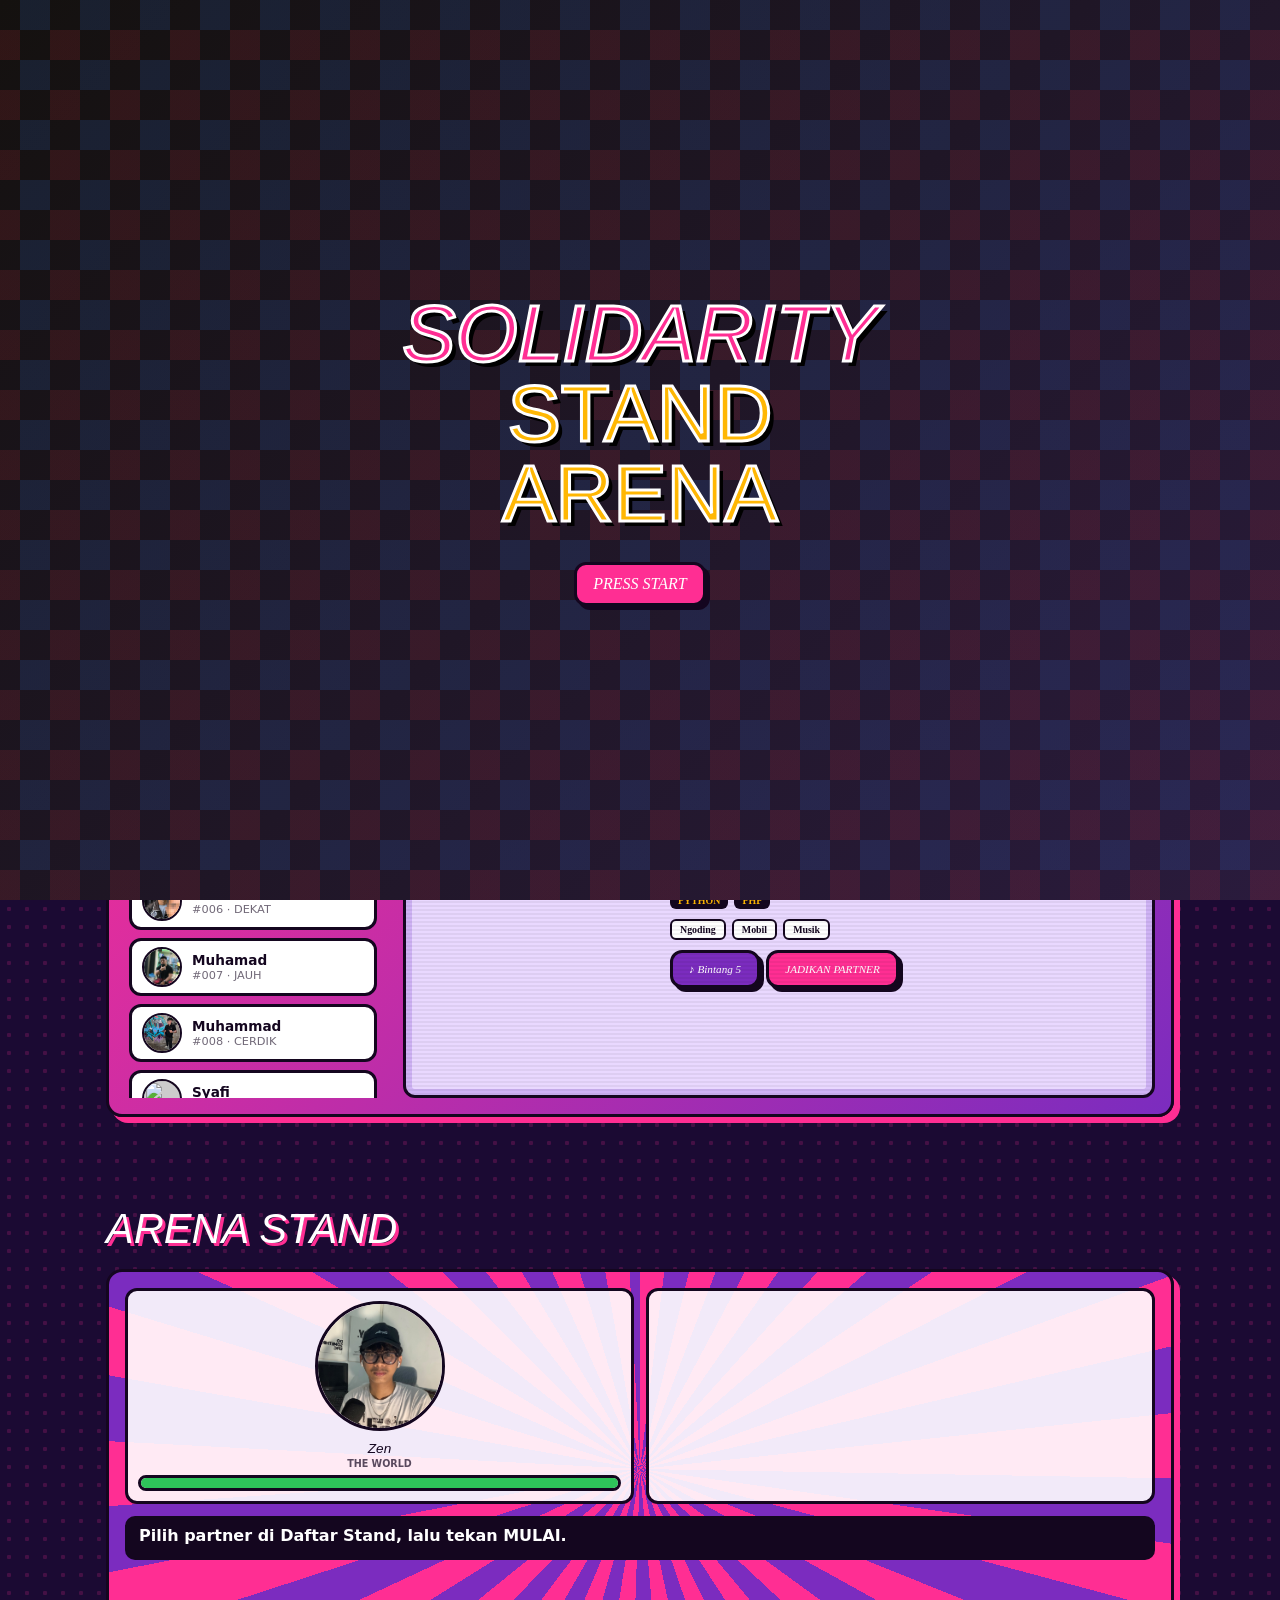
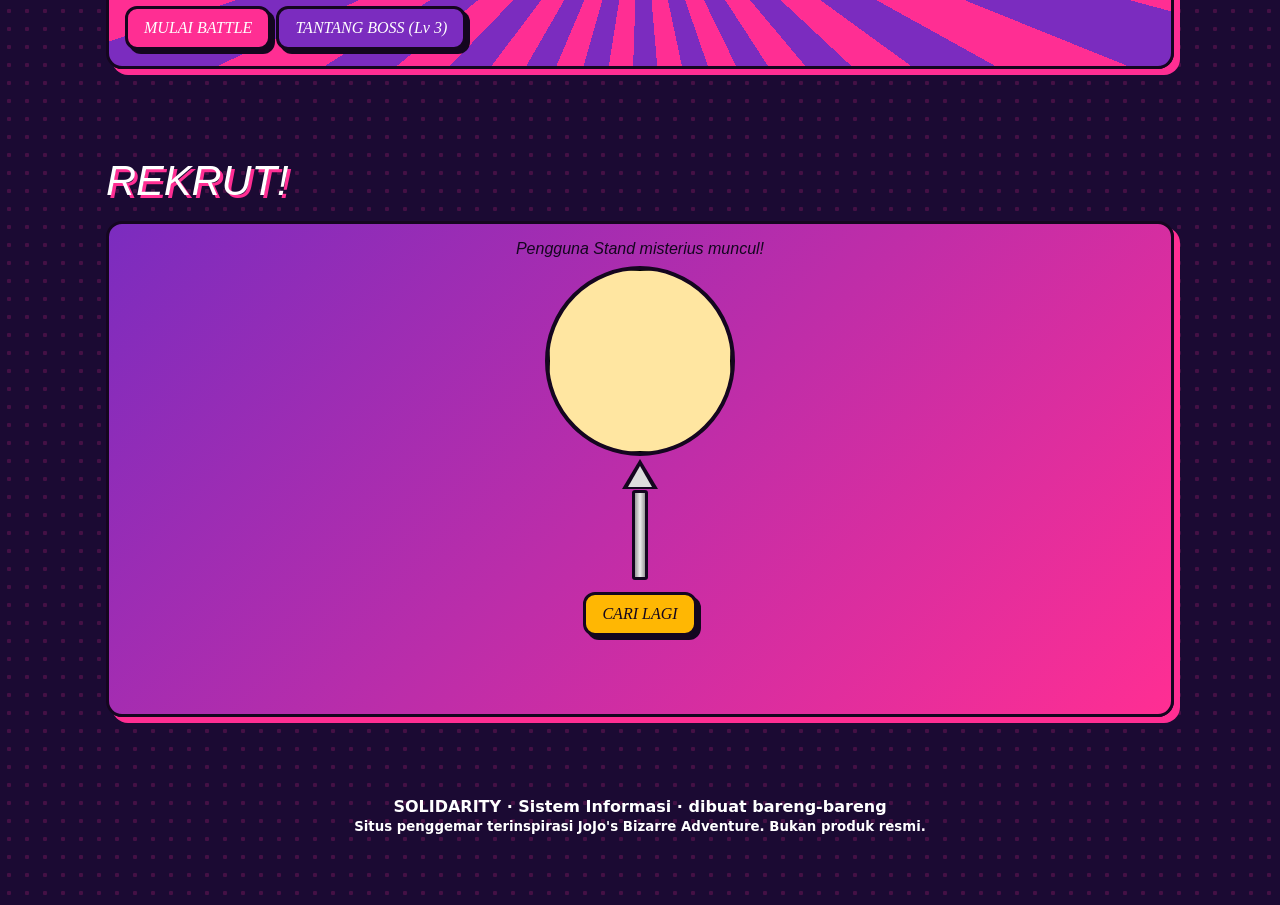
==== commit 14832a8c: "Add files via upload" ====
--- a/index.html
+++ b/index.html
@@ -1,18 +1,18 @@
 <!DOCTYPE html>
 <html lang="id"><head><meta charset="utf-8"><meta name="viewport" content="width=device-width, initial-scale=1">
-<title>SOLIDARITY DEX</title><link rel="icon" href="assets/images/JESTER.jpeg">
+<title>SOLIDARITY — STAND ARENA</title><link rel="icon" href="assets/images/JESTER.jpeg">
 <link href="https://fonts.googleapis.com/css2?family=Bungee&family=Archivo:wght@500;800&display=swap" rel="stylesheet">
-<link rel="stylesheet" href="style.css?v=2"></head><body>
+<link rel="stylesheet" href="style.css?v=1"></head><body>
 <button class="btn" id="snd">SFX: ON</button>
-<div id="hud"><img id="ha" alt=""><div class="hi"><b id="hn"></b><div class="xb"><i id="hx"></i></div></div><span class="bg" id="hl"></span><span class="bg cn">KOIN <b id="hc"></b></span><nav><button data-go="sdex">DEX</button><button data-go="sarena">ARENA</button><button data-go="scap">TANGKAP</button><button id="tr">TRAINER</button></nav></div>
+<div id="hud"><img id="ha" alt=""><div class="hi"><b id="hn"></b><div class="xb"><i id="hx"></i></div></div><span class="bg" id="hl"></span><span class="bg cn">KOIN <b id="hc"></b></span><nav><button data-go="sdex">STAND</button><button data-go="sarena">ARENA</button><button data-go="scap">REKRUT</button><button id="tr">PROFIL</button></nav></div>
 <div id="toast"></div>
-<div id="tm" class="mod"><div class="box"><h2>TRAINER</h2><div id="tb"></div><button class="btn" id="tc">TUTUP</button> <button class="btn r" id="rs">RESET GAME</button></div></div>
-<div id="title"><div class="tt"><h1>SOLIDARITY<br><em>QUEST</em></h1><div id="s1"><button class="btn r bl" id="st">PRESS START</button> <button class="btn" id="cont" hidden>LANJUT</button></div><div id="s2" hidden><label class="bg">NAMA TRAINER<input id="tn" maxlength="12" placeholder="Trainer"></label><p class="bg">PILIH PARTNERMU</p><div id="sg"></div><button class="btn r" id="go">MULAI PETUALANGAN</button></div></div></div>
+<div id="tm" class="mod"><div class="box"><h2>PROFIL</h2><div id="tb"></div><button class="btn" id="tc">TUTUP</button> <button class="btn r" id="rs">RESET GAME</button></div></div>
+<div id="title"><div class="tt"><h1>SOLIDARITY<br><em>STAND ARENA</em></h1><div id="s1"><button class="btn r bl" id="st">PRESS START</button> <button class="btn" id="cont" hidden>LANJUT</button></div><div id="s2" hidden><label class="bg">NAMA KAMU<input id="tn" maxlength="12" placeholder="Pengguna"></label><p class="bg">PILIH PARTNERMU</p><div id="sg"></div><button class="btn r" id="go">MULAI PETUALANGAN</button></div></div></div>
 
 <section id="hero"><div class="orb" style="--s:90px;--l:6%;--t:12%;--c:var(--red)" data-d="30"></div><div class="orb" style="--s:56px;--l:84%;--t:20%;--c:var(--yel)" data-d="-40"></div><div class="orb" style="--s:120px;--l:80%;--t:62%;--c:var(--blue)" data-d="22"></div><div class="orb" style="--s:44px;--l:12%;--t:70%;--c:var(--mint)" data-d="-28"></div>
-<div class="wrap"><h1 id="ttl">SOLIDARITY</h1><div class="tag">DEX · Different Minds, One Connection</div><p style="margin-top:26px;font-weight:800">Sentuh hurufnya. Pilih partner. Tantang. Tangkap.</p></div></section>
-<section id="sdex"><div class="wrap"><h2>DEX ANGGOTA</h2><div class="box dex"><div class="list" id="list"></div><div class="scr" id="scr"></div></div></div></section>
-<section id="sarena"><div class="wrap"><h2>ARENA</h2><div class="box arena"><div class="fighters"><div class="fg" id="fp"></div><div class="fg" id="fe"></div></div><div id="log">Pilih partner di Dex, lalu tekan MULAI.</div><div id="moves"></div><button class="btn r" id="start" style="margin-top:12px">MULAI BATTLE</button></div></div></section>
-<section id="scap"><div class="wrap"><h2>TANGKAP!</h2><div class="box cap"><p class="bg" id="cm">Ada anggota liar muncul!</p><div class="wild" id="wild"><img alt=""></div><div class="ball" id="ball" title="Lempar"></div><button class="btn" id="nx">CARI LAGI</button><div id="party"></div></div></div></section>
-<footer>SOLIDARITY · Sistem Informasi · dibuat bareng-bareng<br><small>Terinspirasi game monster-collecting. Bukan produk resmi.</small></footer>
-<script src="script.js?v=2"></script></body></html>
+<div class="wrap"><h1 id="ttl">SOLIDARITY</h1><div class="tag">STAND ARENA · Different Minds, One Connection</div><p style="margin-top:26px;font-weight:800">Sentuh hurufnya. Bangkitkan Stand. Bertarung. Rekrut.</p></div></section>
+<section id="sdex"><div class="wrap"><h2>DAFTAR STAND</h2><div class="box dex"><div class="list" id="list"></div><div class="scr" id="scr"></div></div></div></section>
+<section id="sarena"><div class="wrap"><h2>ARENA STAND</h2><div class="box arena"><div class="fighters"><div class="fg" id="fp"></div><div class="fg" id="fe"></div></div><div id="log">Pilih partner di Daftar Stand, lalu tekan MULAI.</div><div id="moves"></div><p id="stt" class="stt"></p><button class="btn r" id="start" style="margin-top:12px">MULAI BATTLE</button> <button class="btn b" id="boss" style="margin-top:12px">TANTANG BOSS (Lv 3)</button></div></div></section>
+<section id="scap"><div class="wrap"><h2>REKRUT!</h2><div class="box cap"><p class="bg" id="cm">Pengguna Stand misterius muncul!</p><div class="wild" id="wild"><img alt=""></div><div class="ball" id="ball" title="Lempar"></div><button class="btn" id="nx">CARI LAGI</button><div id="party"></div></div></div></section>
+<footer>SOLIDARITY · Sistem Informasi · dibuat bareng-bareng<br><small>Situs penggemar terinspirasi JoJo's Bizarre Adventure. Bukan produk resmi.</small></footer>
+<script src="script.js?v=1"></script></body></html>
--- a/style.css
+++ b/style.css
@@ -81,3 +81,32 @@
 #sg{display:flex;flex-wrap:wrap;justify-content:center;gap:8px;margin:12px 0 22px}#sg button{width:62px;height:62px;border-radius:50%;border:4px solid #fff;padding:0;overflow:hidden;background:#555;transition:transform .15s}
 #sg button:hover{transform:scale(1.15)}#sg button.on{border-color:var(--yel);transform:scale(1.25);box-shadow:0 0 0 4px var(--red)}#sg img{width:100%;height:100%;object-fit:cover}
 @media(max-width:800px){#hud nav button{padding:4px 6px}.hi{display:none}#hud{gap:6px;padding:6px 8px}}
+
+/* ===== tema JoJo: ungu, magenta, oranye ===== */
+:root{--cream:#1b0a33;--ink:#14061f;--red:#ff2e93;--yel:#ffb703;--blue:#7b2cbf;--mint:#00d4c8}
+body{color:#fff;background:#1b0a33 radial-gradient(circle,rgba(255,46,147,.18) 2px,transparent 2.4px) 0 0/18px 18px}
+h1,h2,h3,.bg,.btn{font-style:italic}.btn{color:#14061f}.btn.r,.btn.b{color:#fff}
+h2{text-shadow:3px 3px 0 var(--red)}
+.box,.scr,.it,.fg,.mod .box,#tb{color:var(--ink)}.box{border-color:#14061f;box-shadow:6px 6px 0 var(--red)}
+#hud .hi b{color:#fff}#hud nav button{color:#14061f}#hud{border-bottom-color:var(--red)}
+#hero::before,#hero::after{content:"ゴゴゴゴゴゴ";position:absolute;top:0;bottom:0;font-size:5rem;line-height:1;writing-mode:vertical-rl;color:rgba(255,46,147,.22);font-weight:800;animation:gg 2.4s ease-in-out infinite}
+#hero::before{left:2%}#hero::after{right:2%;animation-delay:-1.2s}@keyframes gg{50%{transform:translateY(-14px) scale(1.05)}}
+.dex{background:linear-gradient(135deg,#ff2e93,#7b2cbf)}.scr{background:#e9d8ff;box-shadow:inset 0 0 0 6px #cfb3f5}
+.ph{animation:aura 2.2s ease-in-out infinite}@keyframes aura{50%{box-shadow:0 0 0 5px var(--tc),0 0 30px 10px var(--tc)}}
+.gz{position:absolute;right:6px;bottom:2px;font-size:1.6rem;font-weight:800;color:#fff;-webkit-text-stroke:2px var(--ink);opacity:.9;animation:gg 1.6s ease-in-out infinite}
+.nm{font-style:italic;color:var(--tc);-webkit-text-stroke:1px var(--ink)}.why{font-size:.8rem;font-weight:800;margin:4px 0}
+.rw{display:flex;align-items:center;gap:10px}.rd{width:150px;flex:none;overflow:visible}.gl{display:grid;grid-template-columns:1fr 1fr;gap:3px 12px;font-size:.68rem;font-weight:800}.gl b{color:var(--tc);font-family:'Bungee';font-size:.85rem}
+.arena{background:repeating-conic-gradient(#ff2e93 0 7deg,#7b2cbf 7deg 14deg)}.fg{position:relative}.sn{display:block;font-size:.6rem;font-weight:800;opacity:.7;margin-top:2px}
+.fxt{position:absolute;left:50%;top:10%;z-index:5;transform:translateX(-50%);font-family:'Bungee';font-size:2rem;color:var(--yel);-webkit-text-stroke:2px var(--ink);text-shadow:3px 3px 0 var(--red);pointer-events:none;animation:fxt .7s ease-out forwards}
+@keyframes fxt{from{transform:translateX(-50%) scale(.4) rotate(-10deg)}30%{transform:translateX(-50%) scale(1.3) rotate(6deg)}to{transform:translateX(-50%) translateY(-30px) scale(1);opacity:0}}
+.cap{background:linear-gradient(135deg,#7b2cbf,#ff2e93)}.wild{background:#ffe6a1}
+/* panah Stand pengganti bola */
+.ball{width:16px;height:90px;border:3px solid var(--ink);border-radius:3px;background:linear-gradient(90deg,#9a9a9a,#eee,#9a9a9a);margin:34px auto 12px}
+.ball::after{content:"";position:absolute;left:50%;top:-34px;width:0;height:0;margin:0;background:none;border:18px solid transparent;border-top:0;border-bottom:30px solid var(--ink);border-radius:0;transform:translateX(-50%)}
+.ball::before{content:"";position:absolute;left:50%;top:-27px;width:0;height:0;border:12px solid transparent;border-top:0;border-bottom:21px solid #ddd;transform:translateX(-50%);z-index:1}
+@media(max-width:800px){.rw{flex-direction:column;align-items:flex-start}}
+
+.stt{margin:8px 0 0;font-size:.74rem;font-weight:800;color:#fff;text-shadow:1px 1px 0 var(--ink);min-height:1.2em}
+.btn.sp{background:linear-gradient(90deg,#ff2e93,#ffb703);color:#14061f}.btn[disabled]{opacity:.45;cursor:not-allowed;box-shadow:2px 2px 0 var(--ink)}
+.spl{margin:4px 0;font-size:.74rem;font-weight:800;color:#b3125f}
+.fg.boss{background:linear-gradient(#ffe6a1,#fff)}.fg.boss img{border-color:var(--yel);box-shadow:0 0 0 4px var(--red),0 0 26px 6px var(--red);animation:aura 1.6s infinite}
